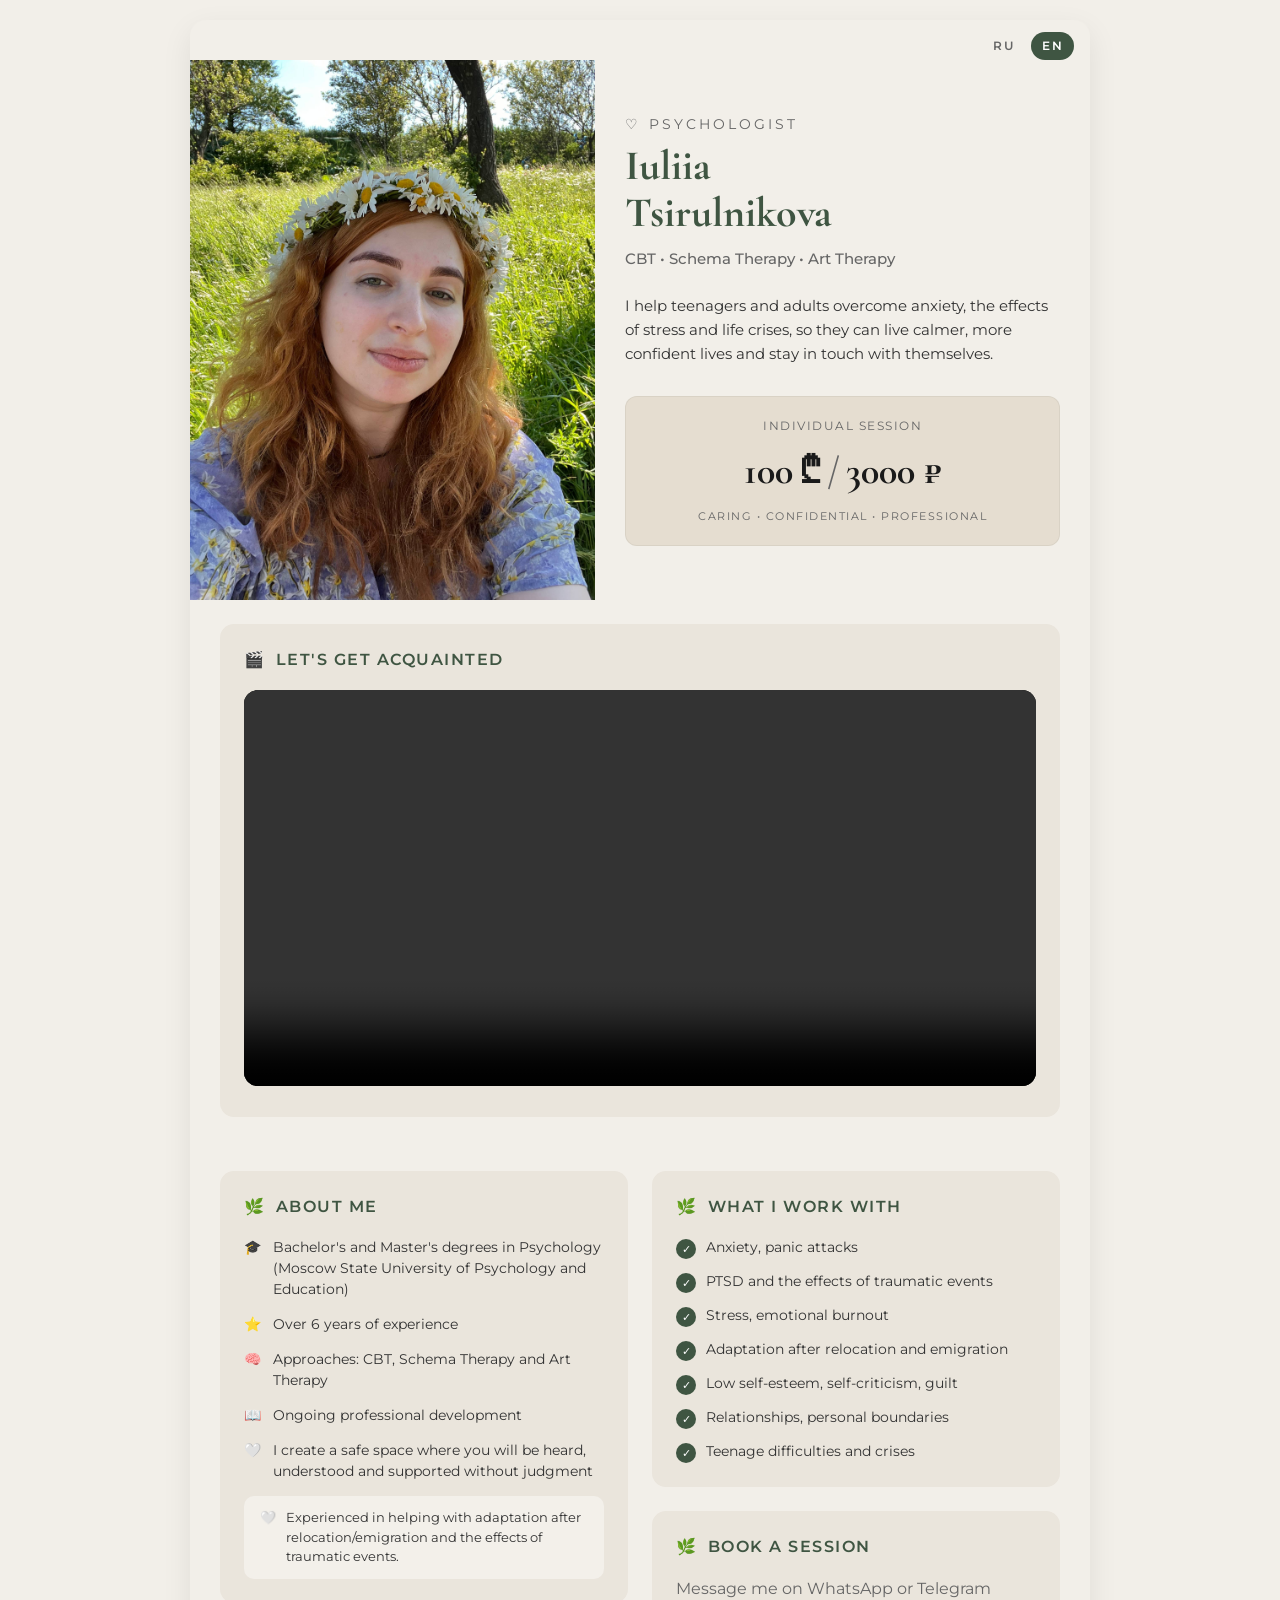
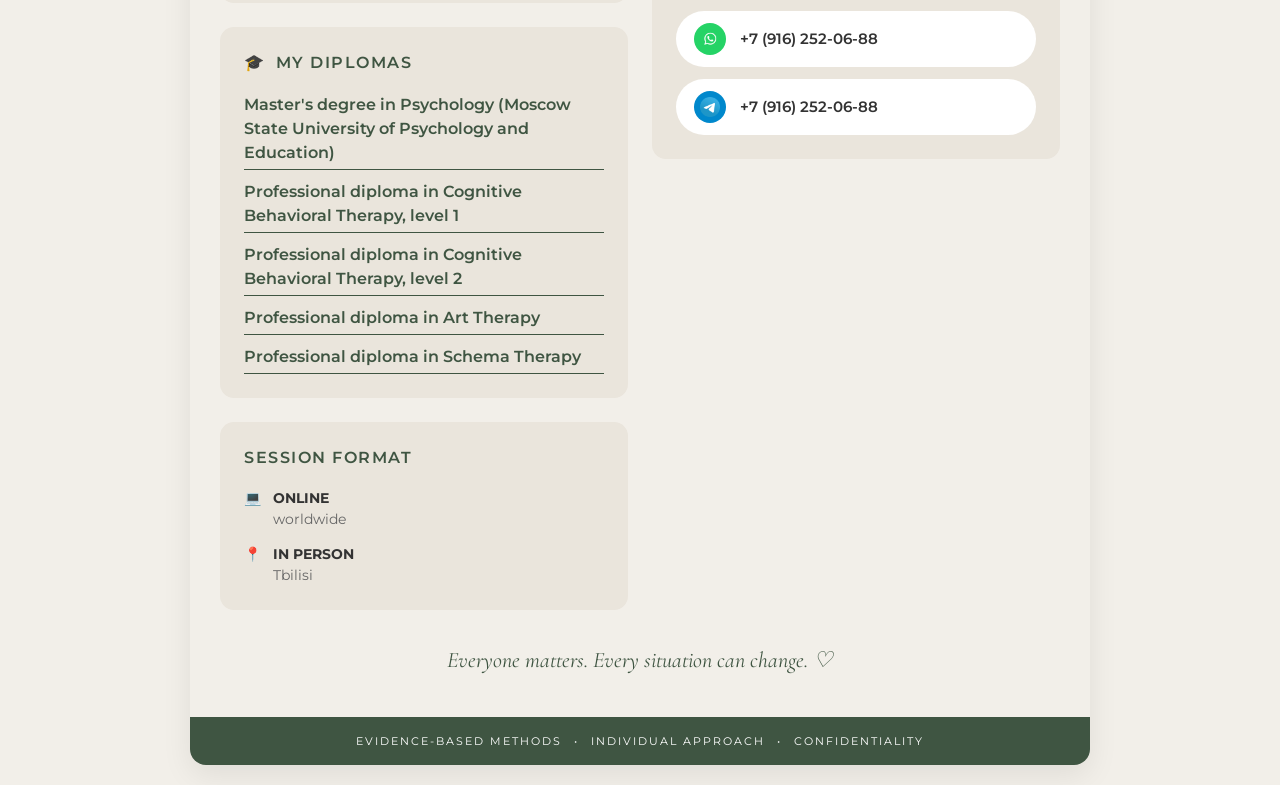
==== en/index.html @ 91699dc1 "Added english version and ruble price" ====
<!DOCTYPE html>
<html lang="en">
<head>
    <!-- Google tag (gtag.js) -->
    <script async src="https://www.googletagmanager.com/gtag/js?id=G-1VH18K342C"></script>
    <script>
        window.dataLayer = window.dataLayer || [];
        function gtag(){dataLayer.push(arguments);}
        gtag('js', new Date());

        gtag('config', 'G-1VH18K342C');
    </script>
    <meta charset="UTF-8">
    <meta name="viewport" content="width=device-width, initial-scale=1.0">
    <title>Psychologist Iuliia Tsirulnikova</title>
    <link rel="preconnect" href="https://fonts.googleapis.com">
    <link rel="preconnect" href="https://fonts.gstatic.com" crossorigin>
    <link href="https://fonts.googleapis.com/css2?family=Cormorant+Garamond:ital,wght@0,500;0,600;0,700;1,400&family=Montserrat:wght@300;400;500;600;700&display=swap" rel="stylesheet">
    <link rel="alternate" hreflang="ru" href="https://iuliiatsirulnikova.com/">
    <link rel="alternate" hreflang="en" href="https://iuliiatsirulnikova.com/en/">
    <link rel="stylesheet" href="../css/style.css">
</head>
<body>

    <div class="container">

        <nav class="lang-switch" aria-label="Language / Язык">
            <a href="../" lang="ru">RU</a>
            <a href="./" class="active" lang="en" aria-current="page">EN</a>
        </nav>

        <!-- Hero Header -->
        <section class="hero">
            <div class="hero-image">
                <img src="../assets/photo.jpg" alt="Psychologist Iuliia Tsirulnikova">
            </div>
            <div class="hero-content">
                <div class="subtitle-top">
                    <span>♡</span> PSYCHOLOGIST
                </div>
                <h1 class="main-title">Iuliia<br>Tsirulnikova</h1>
                <div class="methods-tag">CBT • Schema Therapy • Art Therapy</div>
                <p class="hero-description">
                    I help teenagers and adults overcome anxiety, the effects of stress and life crises, so they can live calmer, more confident lives and stay in touch with themselves.
                </p>

                <div class="price-card">
                    <div class="type">Individual session</div>
                    <div class="amount">100 ₾ <span class="amount-sep">/</span> 3000 ₽</div>
                    <div class="values">Caring • Confidential • Professional</div>
                </div>
            </div>
        </section>

        <!-- Video Section -->
        <div class="card video-top-card">
            <h2 class="card-title"><span>🎬</span>Let's get acquainted</h2>
            <video controls preload="metadata" class="video-player">
                <source src="../assets/video_2026-08-12_20-40-15.mp4" type="video/mp4">
                Your browser does not support video.
            </video>
        </div>

        <!-- Main Content Grid -->
        <div class="main-grid">

            <!-- Column 1: About & Format -->
            <div class="column-stack">

                <!-- About Me -->
                <div class="card">
                    <h2 class="card-title"><span>🌿</span> About me</h2>
                    <ul class="info-list">
                        <li>
                            <span class="icon">🎓</span>
                            <span>Bachelor's and Master's degrees in Psychology (Moscow State University of Psychology and Education)</span>
                        </li>
                        <li>
                            <span class="icon">⭐</span>
                            <span>Over 6 years of experience</span>
                        </li>
                        <li>
                            <span class="icon">🧠</span>
                            <span>Approaches: CBT, Schema Therapy and Art Therapy</span>
                        </li>
                        <li>
                            <span class="icon">📖</span>
                            <span>Ongoing professional development</span>
                        </li>
                        <li>
                            <span class="icon">🤍</span>
                            <span>I create a safe space where you will be heard, understood and supported without judgment</span>
                        </li>
                    </ul>

                    <div class="highlight-box">
                        <span class="highlight-icon">🤍</span>
                        <span>Experienced in helping with adaptation after relocation/emigration and the effects of traumatic events.</span>
                    </div>
                </div>

                <!-- Diplomas -->
                <div class="card">
                    <h2 class="card-title"><span>🎓</span> My diplomas</h2>
                    <div class="diploma-list">
                        <a href="../assets/Dip.jpg" target="_blank" rel="noopener noreferrer" class="diploma-link">Master's degree in Psychology (Moscow State University of Psychology and Education)</a>
                        <a href="../assets/KBT.pdf" target="_blank" rel="noopener noreferrer" class="diploma-link">Professional diploma in Cognitive Behavioral Therapy, level 1</a>
                        <a href="../assets/KBT2_rotate.pdf" target="_blank" rel="noopener noreferrer" class="diploma-link">Professional diploma in Cognitive Behavioral Therapy, level 2</a>
                        <a href="../assets/ART_rotate.pdf" target="_blank" rel="noopener noreferrer" class="diploma-link">Professional diploma in Art Therapy</a>
                        <a href="../assets/Schema_therapy.jpg" target="_blank" rel="noopener noreferrer" class="diploma-link">Professional diploma in Schema Therapy</a>
                    </div>
                </div>

                <!-- Format -->
                <div class="card">
                    <h2 class="card-title">Session format</h2>
                    <ul class="info-list">
                        <li>
                            <span class="icon">💻</span>
                            <div>
                                <strong>ONLINE</strong><br>
                                <span class="muted-text">worldwide</span>
                            </div>
                        </li>
                        <li>
                            <span class="icon">📍</span>
                            <div>
                                <strong>IN PERSON</strong><br>
                                <span class="muted-text">Tbilisi</span>
                            </div>
                        </li>
                    </ul>
                </div>

            </div>

            <!-- Column 2: Focus Areas & Contacts -->
            <div class="column-stack">

                <!-- Services / Topics -->
                <div class="card">
                    <h2 class="card-title"><span>🌿</span> What I work with</h2>
                    <ul class="check-list">
                        <li><span class="check-icon">✓</span><span>Anxiety, panic attacks</span></li>
                        <li><span class="check-icon">✓</span><span>PTSD and the effects of traumatic events</span></li>
                        <li><span class="check-icon">✓</span><span>Stress, emotional burnout</span></li>
                        <li><span class="check-icon">✓</span><span>Adaptation after relocation and emigration</span></li>
                        <li><span class="check-icon">✓</span><span>Low self-esteem, self-criticism, guilt</span></li>
                        <li><span class="check-icon">✓</span><span>Relationships, personal boundaries</span></li>
                        <li><span class="check-icon">✓</span><span>Teenage difficulties and crises</span></li>
                    </ul>
                </div>

                <!-- Contacts -->
                <div class="card">
                    <h2 class="card-title"><span>🌿</span> Book a session</h2>
                    <p class="contact-text">Message me on WhatsApp or Telegram</p>

                    <div class="contact-list">
                        <a href="https://wa.me/79162520688" class="contact-btn whatsapp" target="_blank">
                            <span class="btn-icon">
                                <img src="../assets/whatsapp_logo_icon_147205.png" alt="WhatsApp" class="contact-icon">
                            </span>
                            <span>+7 (916) 252-06-88</span>
                        </a>
                        <a href="https://t.me/+79162520688" class="contact-btn telegram" target="_blank">
                            <span class="btn-icon">
                                <img src="../assets/telegram_logo_icon_147228.png" alt="Telegram" class="contact-icon">
                            </span>
                            <span>+7 (916) 252-06-88</span>
                        </a>
                    </div>
                </div>

            </div>

            <!-- Quote Banner -->
            <div class="quote-banner">
                Everyone matters. Every situation can change. ♡
            </div>

        </div>

        <!-- Footer -->
        <footer class="footer-bar">
            <span>Evidence-based methods</span>
            <span>Individual approach</span>
            <span>Confidentiality</span>
        </footer>

    </div>

</body>
</html>
---- css/style.css ----
:root {
    --bg-page: #f2efe9;
    --card-bg: #eae5dc;
    --card-accent: #e5ddd0;
    --text-main: #333333;
    --text-muted: #666666;
    --green-dark: #3f5542;
    --green-accent: #2e7d32;
    --gold-accent: #c49a45;
    --white: #ffffff;
    --font-title: 'Cormorant Garamond', serif;
    --font-body: 'Montserrat', sans-serif;
}

* {
    box-sizing: border-box;
    margin: 0;
    padding: 0;
}

body {
    font-family: var(--font-body);
    background-color: var(--bg-page);
    color: var(--text-main);
    line-height: 1.5;
    padding: 20px 10px;
    display: flex;
    justify-content: center;
    -webkit-text-size-adjust: 100%;
    text-size-adjust: 100%;
}

.container {
    max-width: 900px;
    width: 100%;
    background: var(--bg-page);
    border-radius: 16px;
    box-shadow: 0 10px 30px rgba(0,0,0,0.08);
    overflow: hidden;
    display: flex;
    flex-direction: column;
}

/* Hero Section */
.hero {
    display: grid;
    grid-template-columns: 1fr;
    background-color: var(--bg-page);
}

@media (min-width: 768px) {
    .hero {
        grid-template-columns: 45% 55%;
    }
}

.hero-image {
    position: relative;
    min-height: 380px;
}

.hero-image img {
    width: 100%;
    height: 100%;
    object-fit: cover;
    display: block;
}

.hero-content {
    padding: 40px 30px;
    display: flex;
    flex-direction: column;
    justify-content: center;
}

.subtitle-top {
    text-transform: uppercase;
    letter-spacing: 3px;
    font-size: 14px;
    color: var(--text-muted);
    margin-bottom: 8px;
    display: flex;
    align-items: center;
    gap: 8px;
}

.main-title {
    font-family: var(--font-title);
    font-size: 42px;
    line-height: 1.1;
    font-weight: 700;
    color: var(--green-dark);
    margin-bottom: 12px;
}

.methods-tag {
    font-size: 15px;
    color: var(--text-muted);
    font-weight: 500;
    margin-bottom: 24px;
}

.hero-description {
    font-size: 15px;
    color: var(--text-main);
    margin-bottom: 30px;
    line-height: 1.6;
}

/* Price Card */
.price-card {
    background-color: var(--card-accent);
    border-radius: 12px;
    padding: 20px 24px;
    text-align: center;
    border: 1px solid rgba(0,0,0,0.05);
}

.price-card .type {
    text-transform: uppercase;
    font-size: 12px;
    letter-spacing: 1.5px;
    color: var(--text-muted);
    margin-bottom: 8px;
}

.price-card .amount {
    font-family: var(--font-title);
    font-size: 38px;
    font-weight: 700;
    color: #1a1a1a;
    display: flex;
    align-items: center;
    justify-content: center;
    gap: 6px;
}

.price-card .values {
    font-size: 11px;
    text-transform: uppercase;
    letter-spacing: 1.5px;
    color: var(--text-muted);
    margin-top: 8px;
}

/* Grid Section */
.main-grid {
    padding: 30px;
    display: grid;
    grid-template-columns: 1fr;
    gap: 24px;
}

@media (min-width: 768px) {
    .main-grid {
        grid-template-columns: 1fr 1fr;
    }
}

.card {
    background-color: var(--card-bg);
    border-radius: 14px;
    padding: 24px;
    overflow-wrap: anywhere;
    word-break: break-word;
}

.diploma-list {
    display: flex;
    flex-direction: column;
    gap: 10px;
    margin-top: 4px;
}

.diploma-link {
    display: block;
    color: var(--green-dark);
    font-weight: 600;
    text-decoration: none;
    border-bottom: 1px solid var(--green-dark);
    padding-bottom: 4px;
    line-height: 1.5;
}

.diploma-link:hover,
.diploma-link:focus {
    color: var(--green-accent);
    border-color: var(--green-accent);
}

.card-title {
    text-transform: uppercase;
    font-size: 16px;
    letter-spacing: 1.5px;
    font-weight: 600;
    color: var(--green-dark);
    margin-bottom: 18px;
    display: flex;
    align-items: center;
    gap: 10px;
}

/* Lists */
.info-list {
    list-style: none;
    display: flex;
    flex-direction: column;
    gap: 14px;
}

.info-list li {
    display: flex;
    align-items: flex-start;
    gap: 12px;
    font-size: 14px;
}

.check-list {
    list-style: none;
    display: flex;
    flex-direction: column;
    gap: 12px;
}

.check-list li {
    display: flex;
    align-items: flex-start;
    gap: 10px;
    font-size: 14px;
}

.check-icon {
    width: 20px;
    height: 20px;
    background-color: var(--green-dark);
    color: var(--white);
    border-radius: 50%;
    display: flex;
    align-items: center;
    justify-content: center;
    font-size: 11px;
    flex-shrink: 0;
    margin-top: 2px;
}

/* Highlight Box */
.highlight-box {
    background-color: rgba(255,255,255,0.4);
    border-radius: 10px;
    padding: 12px 16px;
    margin-top: 14px;
    font-size: 13px;
    display: flex;
    gap: 10px;
    align-items: flex-start;
}

/* Quote Banner */
.quote-banner {
    grid-column: 1 / -1;
    text-align: center;
    font-family: var(--font-title);
    font-style: italic;
    font-size: 22px;
    color: var(--green-dark);
    padding: 10px 0;
}

/* Contact Section */
.contact-list {
    display: flex;
    flex-direction: column;
    gap: 12px;
    margin-top: 10px;
}

.contact-btn {
    display: flex;
    align-items: center;
    gap: 14px;
    padding: 12px 18px;
    border-radius: 30px;
    text-decoration: none;
    color: var(--text-main);
    font-weight: 600;
    font-size: 15px;
    background-color: var(--white);
    transition: transform 0.2s, box-shadow 0.2s;
}

.column-stack {
    display: flex;
    flex-direction: column;
    gap: 24px;
}

.muted-text,
.contact-text {
    color: var(--text-muted);
}

.contact-btn:hover {
    transform: translateY(-2px);
    box-shadow: 0 4px 12px rgba(0,0,0,0.08);
}

.btn-icon {
    width: 32px;
    height: 32px;
    border-radius: 50%;
    display: flex;
    align-items: center;
    justify-content: center;
    overflow: hidden;
    background-color: transparent;
}

.contact-icon {
    width: 20px;
    height: 20px;
    display: block;
    object-fit: contain;
}

.video-player {
    width: 100%;
    border-radius: 14px;
    max-height: 420px;
    background-color: #000;
}

.video-note {
    margin-bottom: 16px;
    font-size: 14px;
    color: var(--text-muted);
}

.video-top-card {
    margin: 24px 30px;
}

.whatsapp .btn-icon { background-color: #25D366; }
.telegram .btn-icon { background-color: #0088cc; }

/* Footer */
.footer-bar {
    background-color: var(--green-dark);
    color: var(--white);
    text-align: center;
    padding: 16px 20px;
    font-size: 11px;
    text-transform: uppercase;
    letter-spacing: 2px;
    display: flex;
    flex-wrap: wrap;
    justify-content: center;
    gap: 12px;
}

.footer-bar span:not(:last-child)::after {
    content: "•";
    margin-left: 12px;
}

@media (max-width: 480px) {
    .main-grid {
        padding: 20px;
        gap: 18px;
    }

    .card {
        padding: 18px;
    }

    .hero-content {
        padding: 28px 20px;
    }

    .main-title {
        font-size: 34px;
    }
}

/* Language Switch */
.lang-switch {
    display: flex;
    justify-content: flex-end;
    gap: 6px;
    padding: 12px 16px 0;
}

.lang-switch a {
    font-size: 12px;
    font-weight: 600;
    letter-spacing: 1.5px;
    color: var(--text-muted);
    text-decoration: none;
    padding: 4px 10px;
    border-radius: 20px;
    border: 1px solid transparent;
}

.lang-switch a:hover,
.lang-switch a:focus {
    color: var(--green-dark);
    border-color: var(--green-dark);
}

.lang-switch a.active {
    background-color: var(--green-dark);
    color: var(--white);
}

.price-card .amount {
    flex-wrap: wrap;
}

.price-card .amount-sep {
    color: var(--text-muted);
    font-weight: 500;
}
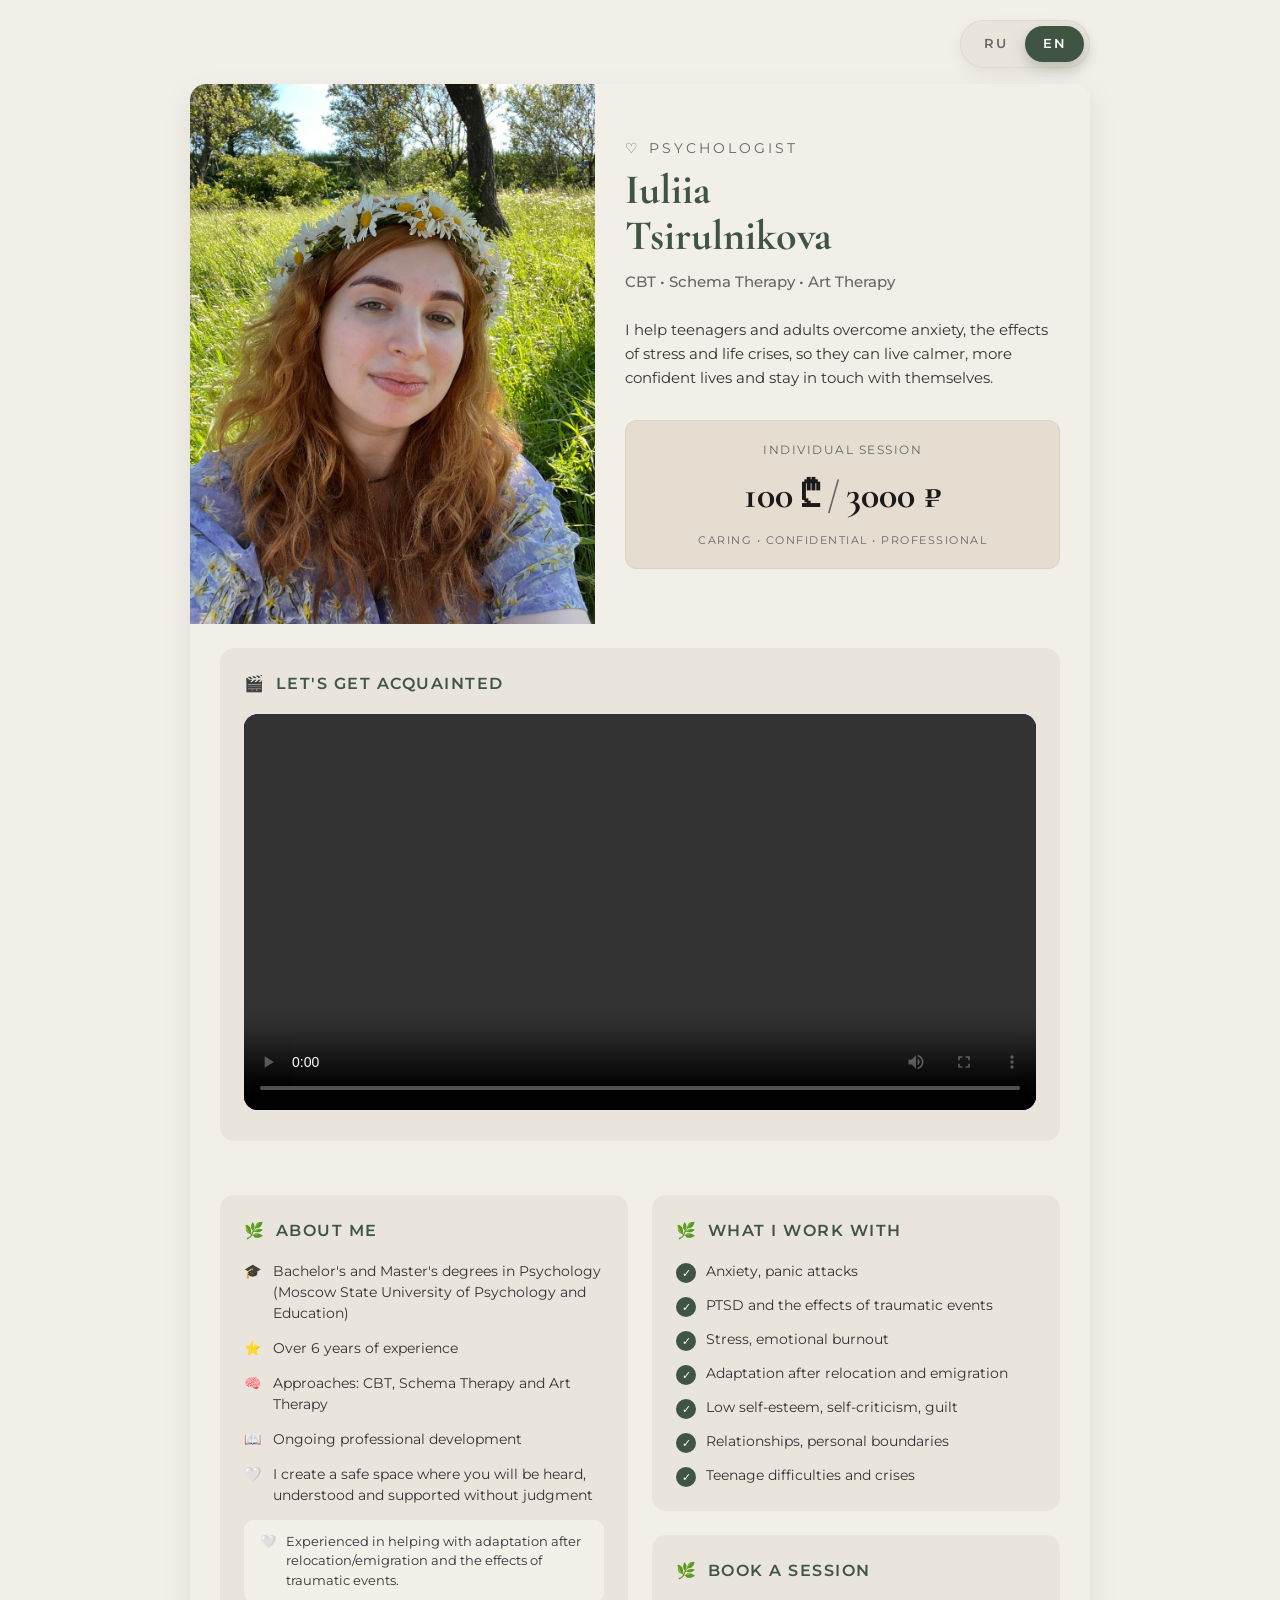
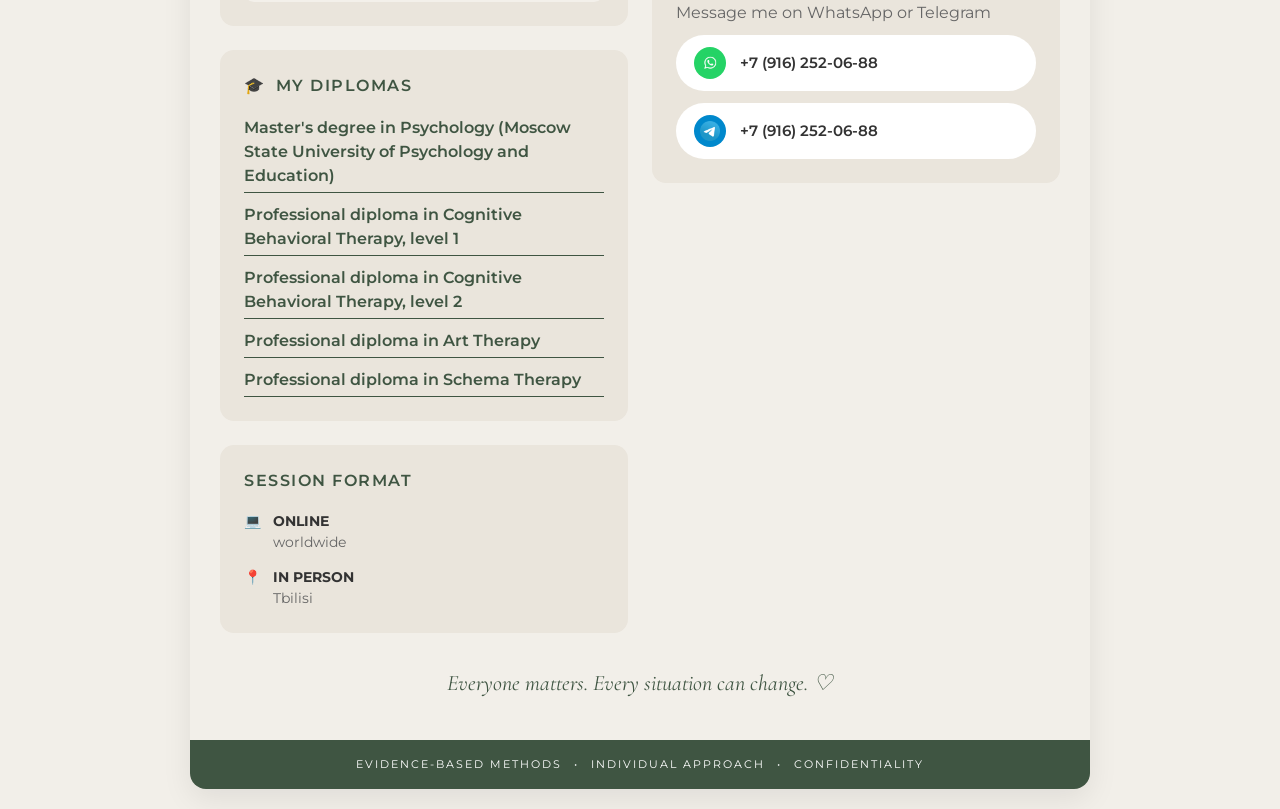
==== commit 3fde376d: "Fix toggle stile" ====
--- a/en/index.html
+++ b/en/index.html
@@ -22,12 +22,15 @@
 </head>
 <body>
 
+    <header class="topbar">
+        <nav class="language-toggle" aria-label="Language / Язык">
+            <a href="../" class="lang-btn" lang="ru">RU</a>
+            <a href="./" class="lang-btn active" aria-current="page" lang="en">EN</a>
+        </nav>
+    </header>
+
     <div class="container">
 
-        <nav class="lang-switch" aria-label="Language / Язык">
-            <a href="../" lang="ru">RU</a>
-            <a href="./" class="active" lang="en" aria-current="page">EN</a>
-        </nav>
 
         <!-- Hero Header -->
         <section class="hero">
--- a/css/style.css
+++ b/css/style.css
@@ -25,7 +25,8 @@
     line-height: 1.5;
     padding: 20px 10px;
     display: flex;
-    justify-content: center;
+    flex-direction: column;
+    align-items: center;
     -webkit-text-size-adjust: 100%;
     text-size-adjust: 100%;
 }
@@ -381,34 +382,44 @@
     }
 }
 
-/* Language Switch */
-.lang-switch {
+/* Language Toggle */
+.topbar {
+    max-width: 900px;
+    width: 100%;
     display: flex;
     justify-content: flex-end;
-    gap: 6px;
-    padding: 12px 16px 0;
-}
-
-.lang-switch a {
-    font-size: 12px;
+    margin-bottom: 16px;
+}
+
+.language-toggle {
+    display: inline-flex;
+    padding: 5px;
+    border-radius: 999px;
+    background-color: var(--card-bg);
+    border: 1px solid rgba(0,0,0,0.05);
+    box-shadow: 0 6px 16px rgba(0,0,0,0.06);
+}
+
+.lang-btn {
+    color: var(--text-muted);
+    text-decoration: none;
+    border-radius: 999px;
+    padding: 8px 18px;
+    font-size: 13px;
     font-weight: 600;
     letter-spacing: 1.5px;
-    color: var(--text-muted);
-    text-decoration: none;
-    padding: 4px 10px;
-    border-radius: 20px;
-    border: 1px solid transparent;
-}
-
-.lang-switch a:hover,
-.lang-switch a:focus {
+    transition: all 0.2s ease;
+}
+
+.lang-btn:hover,
+.lang-btn:focus {
     color: var(--green-dark);
-    border-color: var(--green-dark);
-}
-
-.lang-switch a.active {
+}
+
+.lang-btn.active {
     background-color: var(--green-dark);
     color: var(--white);
+    box-shadow: 0 6px 14px rgba(63,85,66,0.28);
 }
 
 .price-card .amount {
